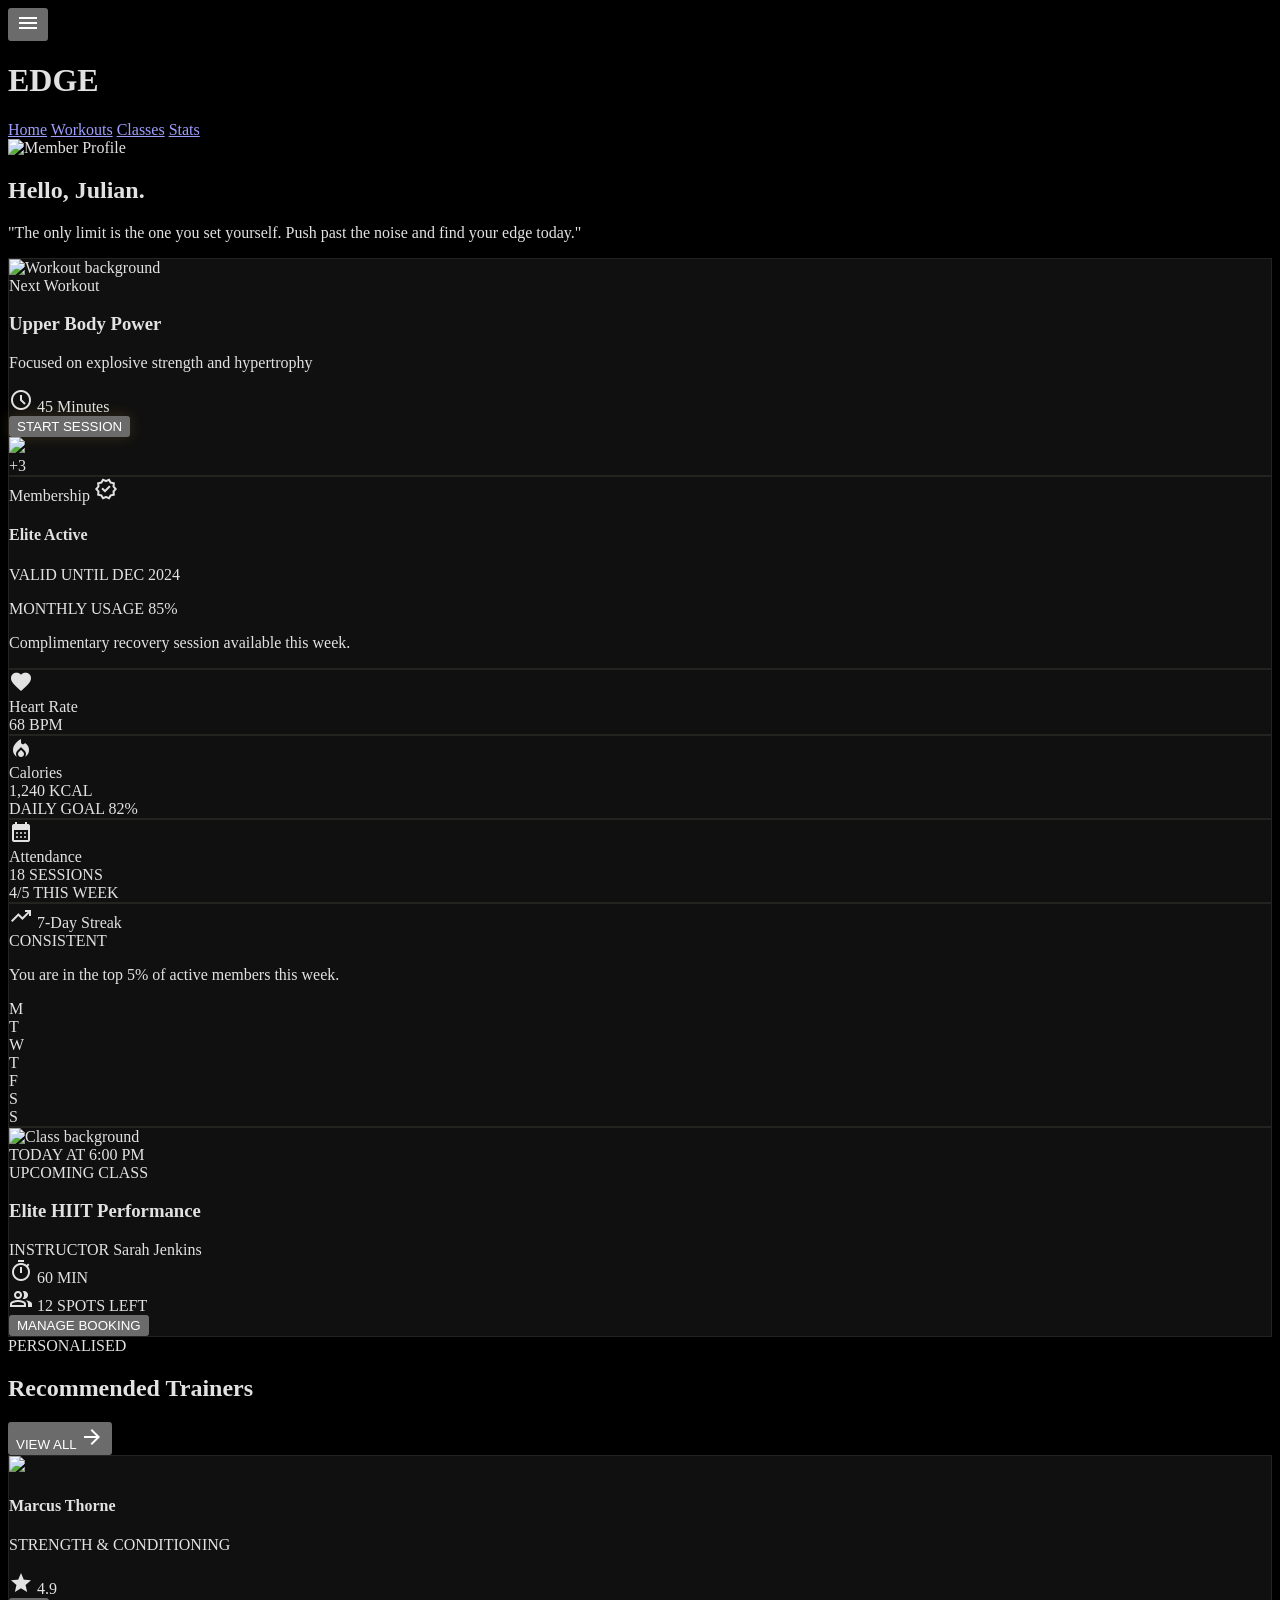
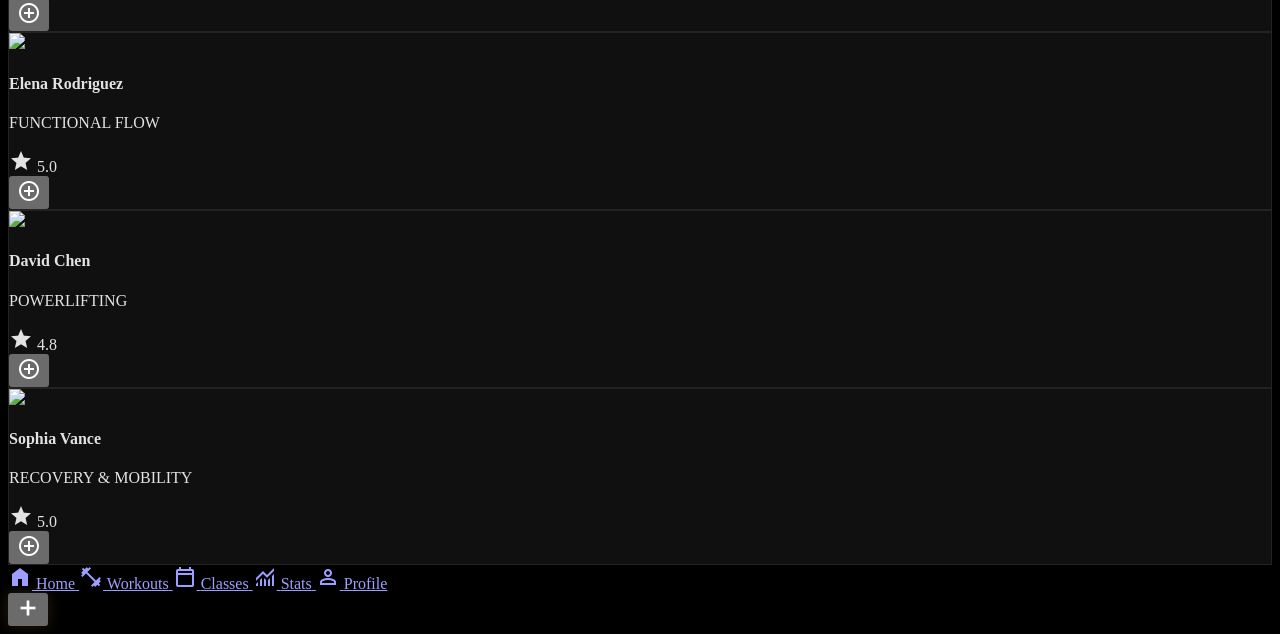
==== dashboard.html @ 4f7e1ef8 "Convert EDGE demo to an installable PWA Wires the four Stitch screens (splash, welcome, login, dashb" ====
<!DOCTYPE html>

<html class="dark" lang="en"><head>
    <!-- PWA -->
    <meta name="theme-color" content="#131313"/>
    <meta name="color-scheme" content="dark"/>
    <meta name="application-name" content="EDGE"/>
    <meta name="apple-mobile-web-app-capable" content="yes"/>
    <meta name="apple-mobile-web-app-status-bar-style" content="black-translucent"/>
    <meta name="apple-mobile-web-app-title" content="EDGE"/>
    <meta name="mobile-web-app-capable" content="yes"/>
    <meta name="format-detection" content="telephone=no"/>
    <meta name="description" content="EDGE — Elite performance management for the world's most disciplined athletes."/>
    <meta property="og:title" content="EDGE | Performance Beyond Limits"/>
    <meta property="og:description" content="Elite performance management for the world's most disciplined athletes."/>
    <meta property="og:type" content="website"/>
    <link rel="manifest" href="/manifest.webmanifest"/>
    <link rel="icon" type="image/png" sizes="32x32" href="/icons/favicon-32.png"/>
    <link rel="icon" type="image/png" sizes="16x16" href="/icons/favicon-16.png"/>
    <link rel="shortcut icon" href="/icons/favicon.ico"/>
    <link rel="apple-touch-icon" href="/icons/apple-touch-icon.png"/>
    <link rel="apple-touch-icon" sizes="180x180" href="/icons/apple-touch-icon.png"/>

<meta charset="utf-8"/>
<meta content="width=device-width, initial-scale=1.0, viewport-fit=cover, user-scalable=no" name="viewport"/>
<title>EDGE | Dashboard</title>
<script src="https://cdn.tailwindcss.com?plugins=forms,container-queries"></script>
<link href="https://fonts.googleapis.com/css2?family=Sora:wght@400;500;600;700;800&amp;family=Hanken+Grotesk:wght@400;500;600&amp;family=JetBrains+Mono:wght@500&amp;display=swap" rel="stylesheet"/>
<link href="https://fonts.googleapis.com/css2?family=Material+Symbols+Outlined:wght,FILL@100..700,0..1&amp;display=swap" rel="stylesheet"/>
<link href="https://fonts.googleapis.com/css2?family=Material+Symbols+Outlined:wght,FILL@100..700,0..1&amp;display=swap" rel="stylesheet"/>
<style>
        .material-symbols-outlined {
            font-variation-settings: 'FILL' 0, 'wght' 400, 'GRAD' 0, 'opsz' 24;
        }
        .glass-panel {
            background: rgba(28, 28, 28, 0.6);
            backdrop-filter: blur(20px);
            -webkit-backdrop-filter: blur(20px);
            border: 1px solid rgba(210, 205, 175, 0.1);
        }
        .gold-glow {
            box-shadow: 0 0 15px rgba(242, 202, 80, 0.15);
        }
        body {
            background-color: #000000;
            color: #e2e2e2;
            overflow-x: hidden;
        }
        ::-webkit-scrollbar {
            width: 4px;
        }
        ::-webkit-scrollbar-track {
            background: #131313;
        }
        ::-webkit-scrollbar-thumb {
            background: #f2ca50;
            border-radius: 10px;
        }
    </style>
<script id="tailwind-config">
        tailwind.config = {
          darkMode: "class",
          theme: {
            extend: {
              "colors": {
                      "on-surface": "#e2e2e2",
                      "error-container": "#93000a",
                      "on-primary-fixed-variant": "#574500",
                      "tertiary-container": "#b4b2b2",
                      "surface-container-lowest": "#0e0e0e",
                      "on-tertiary": "#313030",
                      "surface-bright": "#393939",
                      "on-secondary-container": "#b6b8bc",
                      "background": "#131313",
                      "inverse-surface": "#e2e2e2",
                      "on-error": "#690005",
                      "tertiary-fixed-dim": "#c8c6c5",
                      "surface-container-highest": "#353535",
                      "on-tertiary-fixed": "#1b1b1b",
                      "on-primary": "#3c2f00",
                      "on-secondary-fixed-variant": "#44474a",
                      "primary-fixed": "#ffe088",
                      "on-secondary": "#2d3134",
                      "on-tertiary-container": "#454544",
                      "secondary": "#c4c7ca",
                      "primary-container": "#d4af37",
                      "surface-container-low": "#1b1b1b",
                      "surface-container-high": "#2a2a2a",
                      "outline-variant": "#4d4635",
                      "surface-tint": "#e9c349",
                      "surface-dim": "#131313",
                      "on-surface-variant": "#d0c5af",
                      "surface-container": "#1f1f1f",
                      "tertiary-fixed": "#e5e2e1",
                      "inverse-primary": "#735c00",
                      "outline": "#99907c",
                      "secondary-fixed": "#e0e2e6",
                      "secondary-container": "#46494d",
                      "on-secondary-fixed": "#191c1f",
                      "surface": "#131313",
                      "primary": "#f2ca50",
                      "on-error-container": "#ffdad6",
                      "surface-variant": "#353535",
                      "tertiary": "#d0cdcd",
                      "inverse-on-surface": "#303030",
                      "on-primary-fixed": "#241a00",
                      "error": "#ffb4ab",
                      "secondary-fixed-dim": "#c4c7ca",
                      "primary-fixed-dim": "#e9c349",
                      "on-primary-container": "#554300",
                      "on-tertiary-fixed-variant": "#474746",
                      "on-background": "#e2e2e2"
              },
              "borderRadius": {
                      "DEFAULT": "0.25rem",
                      "lg": "0.5rem",
                      "xl": "0.75rem",
                      "full": "9999px"
              },
              "spacing": {
                      "container-margin-mobile": "20px",
                      "container-margin-desktop": "40px",
                      "section-gap": "64px",
                      "unit": "8px",
                      "gutter": "24px"
              },
              "fontFamily": {
                      "headline-lg": ["Sora"],
                      "body-md": ["Hanken Grotesk"],
                      "headline-md": ["Sora"],
                      "display-hero": ["Sora"],
                      "headline-lg-mobile": ["Sora"],
                      "body-lg": ["Hanken Grotesk"],
                      "label-data": ["JetBrains Mono"],
                      "label-caps": ["Sora"]
              },
              "fontSize": {
                      "headline-lg": ["32px", {"lineHeight": "1.2", "fontWeight": "700"}],
                      "body-md": ["16px", {"lineHeight": "1.5", "fontWeight": "400"}],
                      "headline-md": ["20px", {"lineHeight": "1.4", "fontWeight": "600"}],
                      "display-hero": ["48px", {"lineHeight": "1.1", "letterSpacing": "-0.04em", "fontWeight": "800"}],
                      "headline-lg-mobile": ["24px", {"lineHeight": "1.2", "fontWeight": "700"}],
                      "body-lg": ["18px", {"lineHeight": "1.6", "fontWeight": "400"}],
                      "label-data": ["14px", {"lineHeight": "1.2", "letterSpacing": "0.05em", "fontWeight": "500"}],
                      "label-caps": ["12px", {"lineHeight": "1.0", "letterSpacing": "0.1em", "fontWeight": "700"}]
              }
            },
          },
        }
    </script>
<style>
    body {
      min-height: max(884px, 100dvh);
    }
  </style>
  </head>
<body class="bg-background font-body-md text-on-surface pb-24">
<!-- TopAppBar -->
<header class="fixed top-0 w-full z-50 bg-background/80 backdrop-blur-xl border-b border-titanium-silver/10 flex justify-between items-center px-container-margin-mobile md:px-container-margin-desktop h-16 w-full">
<div class="flex items-center gap-4">
<button class="text-primary active:scale-95 transition-transform">
<span class="material-symbols-outlined">menu</span>
</button>
<h1 class="font-display-hero text-headline-md text-primary tracking-tighter">EDGE</h1>
</div>
<div class="flex items-center gap-6">
<nav class="hidden md:flex gap-8">
<a class="font-label-caps text-label-caps text-primary transition-colors" href="#">Home</a>
<a class="font-label-caps text-label-caps text-on-surface-variant hover:text-primary transition-colors" href="#">Workouts</a>
<a class="font-label-caps text-label-caps text-on-surface-variant hover:text-primary transition-colors" href="#">Classes</a>
<a class="font-label-caps text-label-caps text-on-surface-variant hover:text-primary transition-colors" href="#">Stats</a>
</nav>
<div class="w-8 h-8 rounded-full bg-surface-container-highest overflow-hidden border border-primary/20">
<img alt="Member Profile" class="w-full h-full object-cover" data-alt="A professional close-up portrait of a fit, determined man in high-end athletic apparel against a dark, moody gym background with warm amber backlighting. The aesthetic is cinematic and high-contrast, featuring deep blacks and golden highlights on his features, conveying a sense of focus, elite status, and discipline. Professional studio lighting emphasizes the sharp contours of his face in a luxury fitness environment." src="https://lh3.googleusercontent.com/aida-public/[base64]"/>
</div>
</div>
</header>
<main class="mt-20 px-container-margin-mobile md:px-container-margin-desktop max-w-[1440px] mx-auto">
<!-- Hero Greeting -->
<section class="py-8 md:py-12 animate-in fade-in slide-in-from-bottom-4 duration-700">
<h2 class="font-display-hero text-headline-lg-mobile md:text-display-hero text-on-surface">Hello, Julian.</h2>
<p class="font-body-lg text-on-surface-variant mt-2 max-w-2xl italic">"The only limit is the one you set yourself. Push past the noise and find your edge today."</p>
</section>
<!-- Bento Grid Layout -->
<div class="grid grid-cols-1 md:grid-cols-12 gap-gutter">
<!-- Next Workout (Primary) -->
<div class="md:col-span-8 group relative overflow-hidden rounded-xl glass-panel p-8 flex flex-col justify-between min-h-[320px] transition-all hover:border-primary/30">
<div class="absolute inset-0 z-0 opacity-20 grayscale transition-all group-hover:scale-105 group-hover:opacity-30">
<img alt="Workout background" class="w-full h-full object-cover" data-alt="A high-action, cinematic shot of a focused athlete performing an explosive heavy lift in a dimly lit, luxury industrial gym. The scene is drenched in deep obsidian tones with sharp golden highlights reflecting off steel equipment and muscular definition. Soft atmospheric smoke caught in amber light beams adds depth and a sense of intense physical effort and elite performance." src="https://lh3.googleusercontent.com/aida-public/[base64]"/>
</div>
<div class="relative z-10">
<span class="font-label-caps text-label-caps text-primary bg-primary/10 px-3 py-1 rounded-full">Next Workout</span>
<h3 class="font-headline-lg text-headline-lg-mobile md:text-headline-lg text-on-surface mt-4">Upper Body Power</h3>
<p class="font-body-md text-on-surface-variant mt-1">Focused on explosive strength and hypertrophy</p>
</div>
<div class="relative z-10 flex justify-between items-end mt-8">
<div>
<div class="flex items-center gap-2 text-on-surface-variant mb-2">
<span class="material-symbols-outlined text-sm">schedule</span>
<span class="font-label-data text-label-data uppercase tracking-widest">45 Minutes</span>
</div>
<button class="bg-primary text-on-primary font-label-caps text-label-caps px-8 py-4 rounded-lg gold-glow hover:bg-primary-container transition-colors active:scale-95 duration-200">START SESSION</button>
</div>
<div class="hidden md:block">
<div class="flex -space-x-3">
<div class="w-10 h-10 rounded-full border-2 border-background bg-surface-container overflow-hidden">
<img class="w-full h-full object-cover" data-alt="Close up of a professional fitness trainer in dark gear." src="https://lh3.googleusercontent.com/aida-public/[base64]"/>
</div>
<div class="w-10 h-10 rounded-full border-2 border-background bg-primary flex items-center justify-center font-bold text-xs text-on-primary">+3</div>
</div>
</div>
</div>
</div>
<!-- Membership Status -->
<div class="md:col-span-4 rounded-xl glass-panel p-6 border-l-4 border-primary">
<div class="flex flex-col h-full justify-between">
<div>
<div class="flex justify-between items-start">
<span class="font-label-caps text-label-caps text-on-surface-variant">Membership</span>
<span class="material-symbols-outlined text-primary">verified</span>
</div>
<h4 class="font-headline-md text-headline-md text-on-surface mt-2">Elite Active</h4>
<p class="font-label-data text-label-data text-primary-container mt-1">VALID UNTIL DEC 2024</p>
</div>
<div class="mt-8">
<div class="flex justify-between text-xs font-bold text-on-surface-variant mb-2">
<span>MONTHLY USAGE</span>
<span>85%</span>
</div>
<div class="w-full h-1 bg-surface-container-highest rounded-full overflow-hidden">
<div class="h-full bg-primary w-[85%] rounded-full shadow-[0_0_8px_rgba(242,202,80,0.5)]"></div>
</div>
<p class="text-[10px] text-on-surface-variant mt-4 leading-relaxed uppercase tracking-widest">Complimentary recovery session available this week.</p>
</div>
</div>
</div>
<!-- Stats Widgets -->
<div class="md:col-span-4 lg:col-span-3 rounded-xl glass-panel p-6 group hover:bg-surface-container-low transition-colors">
<div class="flex items-center gap-3 mb-6">
<div class="w-10 h-10 rounded-lg bg-error-container/20 flex items-center justify-center">
<span class="material-symbols-outlined text-error" style="font-variation-settings: 'FILL' 1;">favorite</span>
</div>
<span class="font-label-caps text-label-caps text-on-surface-variant">Heart Rate</span>
</div>
<div class="flex items-baseline gap-2">
<span class="font-headline-lg text-headline-lg-mobile text-on-surface">68</span>
<span class="font-label-data text-label-data text-on-surface-variant">BPM</span>
</div>
<div class="mt-4 h-12 flex items-end gap-1">
<div class="flex-1 bg-primary/20 h-[30%] rounded-sm"></div>
<div class="flex-1 bg-primary/20 h-[45%] rounded-sm"></div>
<div class="flex-1 bg-primary/20 h-[35%] rounded-sm"></div>
<div class="flex-1 bg-primary/40 h-[60%] rounded-sm"></div>
<div class="flex-1 bg-primary/30 h-[50%] rounded-sm"></div>
<div class="flex-1 bg-primary h-[85%] rounded-sm animate-pulse"></div>
<div class="flex-1 bg-primary/50 h-[65%] rounded-sm"></div>
</div>
</div>
<div class="md:col-span-4 lg:col-span-3 rounded-xl glass-panel p-6 group hover:bg-surface-container-low transition-colors">
<div class="flex items-center gap-3 mb-6">
<div class="w-10 h-10 rounded-lg bg-primary/10 flex items-center justify-center">
<span class="material-symbols-outlined text-primary" style="font-variation-settings: 'FILL' 1;">local_fire_department</span>
</div>
<span class="font-label-caps text-label-caps text-on-surface-variant">Calories</span>
</div>
<div class="flex items-baseline gap-2">
<span class="font-headline-lg text-headline-lg-mobile text-on-surface">1,240</span>
<span class="font-label-data text-label-data text-on-surface-variant">KCAL</span>
</div>
<div class="mt-4 flex justify-between items-center text-[10px] text-on-surface-variant">
<span>DAILY GOAL</span>
<span class="text-primary">82%</span>
</div>
<div class="mt-2 w-full h-1 bg-surface-container-highest rounded-full overflow-hidden">
<div class="h-full bg-primary w-[82%]"></div>
</div>
</div>
<div class="md:col-span-4 lg:col-span-3 rounded-xl glass-panel p-6 group hover:bg-surface-container-low transition-colors">
<div class="flex items-center gap-3 mb-6">
<div class="w-10 h-10 rounded-lg bg-secondary-container/20 flex items-center justify-center">
<span class="material-symbols-outlined text-secondary" style="font-variation-settings: 'FILL' 1;">calendar_month</span>
</div>
<span class="font-label-caps text-label-caps text-on-surface-variant">Attendance</span>
</div>
<div class="flex items-baseline gap-2">
<span class="font-headline-lg text-headline-lg-mobile text-on-surface">18</span>
<span class="font-label-data text-label-data text-on-surface-variant">SESSIONS</span>
</div>
<div class="mt-4 flex items-center gap-1">
<div class="w-2 h-2 rounded-full bg-primary"></div>
<div class="w-2 h-2 rounded-full bg-primary"></div>
<div class="w-2 h-2 rounded-full bg-primary"></div>
<div class="w-2 h-2 rounded-full bg-primary"></div>
<div class="w-2 h-2 rounded-full bg-surface-container-highest"></div>
<span class="text-[10px] text-on-surface-variant ml-2">4/5 THIS WEEK</span>
</div>
</div>
<div class="md:col-span-12 lg:col-span-3 rounded-xl glass-panel p-6 bg-primary/5 border border-primary/20">
<div class="flex items-center gap-3 mb-4">
<span class="material-symbols-outlined text-primary">trending_up</span>
<span class="font-label-caps text-label-caps text-on-surface-variant">7-Day Streak</span>
</div>
<div class="flex flex-col gap-1">
<div class="text-2xl font-bold text-primary font-label-data">CONSISTENT</div>
<p class="font-body-md text-on-surface-variant text-sm">You are in the top 5% of active members this week.</p>
</div>
<div class="mt-4 flex gap-1 justify-between">
<div class="w-7 h-7 rounded bg-primary flex items-center justify-center text-[10px] font-bold text-on-primary">M</div>
<div class="w-7 h-7 rounded bg-primary flex items-center justify-center text-[10px] font-bold text-on-primary">T</div>
<div class="w-7 h-7 rounded bg-primary flex items-center justify-center text-[10px] font-bold text-on-primary">W</div>
<div class="w-7 h-7 rounded bg-primary flex items-center justify-center text-[10px] font-bold text-on-primary">T</div>
<div class="w-7 h-7 rounded bg-primary flex items-center justify-center text-[10px] font-bold text-on-primary">F</div>
<div class="w-7 h-7 rounded bg-primary flex items-center justify-center text-[10px] font-bold text-on-primary">S</div>
<div class="w-7 h-7 rounded bg-surface-container flex items-center justify-center text-[10px] font-bold text-on-surface-variant">S</div>
</div>
</div>
<!-- Upcoming Class -->
<div class="md:col-span-12 rounded-xl glass-panel overflow-hidden flex flex-col md:flex-row">
<div class="md:w-1/3 h-48 md:h-auto relative">
<img alt="Class background" class="w-full h-full object-cover grayscale brightness-50" data-alt="A wide-angle cinematic shot of a luxury HIIT studio with sleek, modern exercise equipment and neon amber accents glowing in a dark environment. The floor is polished obsidian, and the air has a fine misty atmospheric effect. Professional lighting creates a dramatic, high-energy mood, emphasizing pristine cleanliness and premium fitness design." src="https://lh3.googleusercontent.com/aida-public/[base64]"/>
<div class="absolute inset-0 flex items-center justify-center">
<span class="font-label-caps text-label-caps text-primary border border-primary px-4 py-2 bg-black/40 backdrop-blur-md">TODAY AT 6:00 PM</span>
</div>
</div>
<div class="p-8 flex-1 flex flex-col justify-center">
<div class="flex justify-between items-start">
<div>
<span class="font-label-caps text-label-caps text-on-surface-variant tracking-[0.2em]">UPCOMING CLASS</span>
<h3 class="font-headline-lg text-headline-lg-mobile md:text-headline-lg text-on-surface mt-2">Elite HIIT Performance</h3>
</div>
<div class="hidden md:block text-right">
<span class="font-label-caps text-label-caps text-on-surface-variant block">INSTRUCTOR</span>
<span class="font-body-md text-on-surface font-semibold">Sarah Jenkins</span>
</div>
</div>
<div class="mt-6 flex flex-wrap items-center gap-6">
<div class="flex items-center gap-2">
<span class="material-symbols-outlined text-primary">timer</span>
<span class="font-label-data text-label-data text-on-surface-variant">60 MIN</span>
</div>
<div class="flex items-center gap-2">
<span class="material-symbols-outlined text-primary">group</span>
<span class="font-label-data text-label-data text-on-surface-variant">12 SPOTS LEFT</span>
</div>
<button class="ml-auto bg-transparent border border-titanium-silver/30 text-on-surface font-label-caps text-label-caps px-6 py-3 rounded hover:bg-primary hover:text-on-primary hover:border-primary transition-all duration-300">MANAGE BOOKING</button>
</div>
</div>
</div>
<!-- Trainer Carousel -->
<div class="md:col-span-12 mt-12 mb-8">
<div class="flex justify-between items-end mb-6">
<div>
<span class="font-label-caps text-label-caps text-primary">PERSONALISED</span>
<h2 class="font-headline-lg text-headline-lg-mobile text-on-surface mt-1">Recommended Trainers</h2>
</div>
<button class="font-label-caps text-label-caps text-on-surface-variant hover:text-primary transition-colors flex items-center gap-2">
                        VIEW ALL <span class="material-symbols-outlined text-sm">arrow_forward</span>
</button>
</div>
<div class="flex gap-gutter overflow-x-auto pb-6 scrollbar-hide snap-x">
<!-- Trainer 1 -->
<div class="min-w-[280px] snap-start glass-panel rounded-xl overflow-hidden group">
<div class="h-64 relative overflow-hidden">
<img class="w-full h-full object-cover grayscale group-hover:grayscale-0 group-hover:scale-105 transition-all duration-500" data-alt="A professional athletic trainer with a muscular build, wearing premium performance wear, posing in a dark, luxury gym setting. Dramatic Rembrandt lighting creates sharp shadows and highlights his form. The background features high-end fitness equipment partially obscured in a soft, golden bokeh. Cinematic and elite visual style." src="https://lh3.googleusercontent.com/aida-public/[base64]"/>
<div class="absolute bottom-0 left-0 right-0 p-4 bg-gradient-to-t from-black to-transparent">
<h4 class="font-headline-md text-on-surface">Marcus Thorne</h4>
<p class="font-label-caps text-[10px] text-primary">STRENGTH &amp; CONDITIONING</p>
</div>
</div>
<div class="p-4 flex justify-between items-center bg-surface-container-low">
<div class="flex gap-1">
<span class="material-symbols-outlined text-primary text-sm" style="font-variation-settings: 'FILL' 1;">star</span>
<span class="font-label-data text-xs">4.9</span>
</div>
<button class="text-on-surface hover:text-primary transition-colors">
<span class="material-symbols-outlined">add_circle</span>
</button>
</div>
</div>
<!-- Trainer 2 -->
<div class="min-w-[280px] snap-start glass-panel rounded-xl overflow-hidden group">
<div class="h-64 relative overflow-hidden">
<img class="w-full h-full object-cover grayscale group-hover:grayscale-0 group-hover:scale-105 transition-all duration-500" data-alt="A fit female trainer in sleek, minimalist activewear, smiling confidently in a high-end wellness club studio. The lighting is soft and airy but maintain the dark-mode aesthetic with deep shadow depth. Her pose is professional and inviting. Premium textures and subtle golden light accents emphasize a high-performance wellness environment." src="https://lh3.googleusercontent.com/aida-public/[base64]"/>
<div class="absolute bottom-0 left-0 right-0 p-4 bg-gradient-to-t from-black to-transparent">
<h4 class="font-headline-md text-on-surface">Elena Rodriguez</h4>
<p class="font-label-caps text-[10px] text-primary">FUNCTIONAL FLOW</p>
</div>
</div>
<div class="p-4 flex justify-between items-center bg-surface-container-low">
<div class="flex gap-1">
<span class="material-symbols-outlined text-primary text-sm" style="font-variation-settings: 'FILL' 1;">star</span>
<span class="font-label-data text-xs">5.0</span>
</div>
<button class="text-on-surface hover:text-primary transition-colors">
<span class="material-symbols-outlined">add_circle</span>
</button>
</div>
</div>
<!-- Trainer 3 -->
<div class="min-w-[280px] snap-start glass-panel rounded-xl overflow-hidden group">
<div class="h-64 relative overflow-hidden">
<img class="w-full h-full object-cover grayscale group-hover:grayscale-0 group-hover:scale-105 transition-all duration-500" data-alt="A focused male performance coach in high-tech training apparel, standing in a dark, atmospheric private gym. The shot is high-contrast with a focus on discipline and expertise. Sharp rim lighting separates him from the dark background, with a subtle golden glow illuminating high-performance tracking screens in the distance." src="https://lh3.googleusercontent.com/aida-public/[base64]"/>
<div class="absolute bottom-0 left-0 right-0 p-4 bg-gradient-to-t from-black to-transparent">
<h4 class="font-headline-md text-on-surface">David Chen</h4>
<p class="font-label-caps text-[10px] text-primary">POWERLIFTING</p>
</div>
</div>
<div class="p-4 flex justify-between items-center bg-surface-container-low">
<div class="flex gap-1">
<span class="material-symbols-outlined text-primary text-sm" style="font-variation-settings: 'FILL' 1;">star</span>
<span class="font-label-data text-xs">4.8</span>
</div>
<button class="text-on-surface hover:text-primary transition-colors">
<span class="material-symbols-outlined">add_circle</span>
</button>
</div>
</div>
<!-- Trainer 4 -->
<div class="min-w-[280px] snap-start glass-panel rounded-xl overflow-hidden group">
<div class="h-64 relative overflow-hidden">
<img class="w-full h-full object-cover grayscale group-hover:grayscale-0 group-hover:scale-105 transition-all duration-500" data-alt="A professional Yoga and Pilates instructor with a calm, focused expression. She is in a darkened studio with premium wood accents and golden ambient light. The cinematic style is low-energy but high-sophistication, featuring a clean, minimalist environment that suggests a premium, private club experience." src="https://lh3.googleusercontent.com/aida-public/[base64]"/>
<div class="absolute bottom-0 left-0 right-0 p-4 bg-gradient-to-t from-black to-transparent">
<h4 class="font-headline-md text-on-surface">Sophia Vance</h4>
<p class="font-label-caps text-[10px] text-primary">RECOVERY &amp; MOBILITY</p>
</div>
</div>
<div class="p-4 flex justify-between items-center bg-surface-container-low">
<div class="flex gap-1">
<span class="material-symbols-outlined text-primary text-sm" style="font-variation-settings: 'FILL' 1;">star</span>
<span class="font-label-data text-xs">5.0</span>
</div>
<button class="text-on-surface hover:text-primary transition-colors">
<span class="material-symbols-outlined">add_circle</span>
</button>
</div>
</div>
</div>
</div>
</div>
</main>
<!-- BottomNavBar (Mobile Only) -->
<nav class="md:hidden fixed bottom-0 w-full z-50 bg-surface/80 backdrop-blur-2xl border-t border-white/5 rounded-t-xl shadow-[0_-4px_20px_rgba(242,202,80,0.05)] flex justify-around items-center h-20 px-4 pb-safe">
<a class="flex flex-col items-center justify-center text-primary bg-primary/10 rounded-full px-4 py-1 active:scale-90 duration-200" href="#">
<span class="material-symbols-outlined" style="font-variation-settings: 'FILL' 1;">home</span>
<span class="font-label-caps text-[10px] uppercase mt-1">Home</span>
</a>
<a class="flex flex-col items-center justify-center text-on-surface-variant hover:text-on-surface transition-all active:scale-90 duration-200" href="#">
<span class="material-symbols-outlined">fitness_center</span>
<span class="font-label-caps text-[10px] uppercase mt-1">Workouts</span>
</a>
<a class="flex flex-col items-center justify-center text-on-surface-variant hover:text-on-surface transition-all active:scale-90 duration-200" href="#">
<span class="material-symbols-outlined">calendar_today</span>
<span class="font-label-caps text-[10px] uppercase mt-1">Classes</span>
</a>
<a class="flex flex-col items-center justify-center text-on-surface-variant hover:text-on-surface transition-all active:scale-90 duration-200" href="#">
<span class="material-symbols-outlined">monitoring</span>
<span class="font-label-caps text-[10px] uppercase mt-1">Stats</span>
</a>
<a class="flex flex-col items-center justify-center text-on-surface-variant hover:text-on-surface transition-all active:scale-90 duration-200" href="#">
<span class="material-symbols-outlined">person</span>
<span class="font-label-caps text-[10px] uppercase mt-1">Profile</span>
</a>
</nav>
<!-- Floating Action Button -->
<button class="fixed right-6 bottom-24 md:bottom-10 z-40 w-14 h-14 bg-primary text-on-primary rounded-full flex items-center justify-center gold-glow shadow-2xl active:scale-90 transition-transform md:hover:scale-110">
<span class="material-symbols-outlined" style="font-variation-settings: 'wght' 600;">add</span>
</button>
<script>
        // Simple micro-interaction for cards
        document.querySelectorAll('.glass-panel').forEach(card => {
            card.addEventListener('mousemove', e => {
                const rect = card.getBoundingClientRect();
                const x = e.clientX - rect.left;
                const y = e.clientY - rect.top;
                card.style.setProperty('--mouse-x', `${x}px`);
                card.style.setProperty('--mouse-y', `${y}px`);
            });
        });

        // Entrance animations for scroll
        const observerOptions = {
            threshold: 0.1
        };

        const observer = new IntersectionObserver((entries) => {
            entries.forEach(entry => {
                if (entry.isIntersecting) {
                    entry.target.classList.add('opacity-100');
                    entry.target.classList.remove('opacity-0', 'translate-y-4');
                }
            });
        }, observerOptions);

        document.querySelectorAll('.glass-panel').forEach(el => {
            el.classList.add('opacity-0', 'translate-y-4', 'transition-all', 'duration-700');
            observer.observe(el);
        });
    </script>
    <script src="/assets/pwa.js" defer></script>
</body></html>
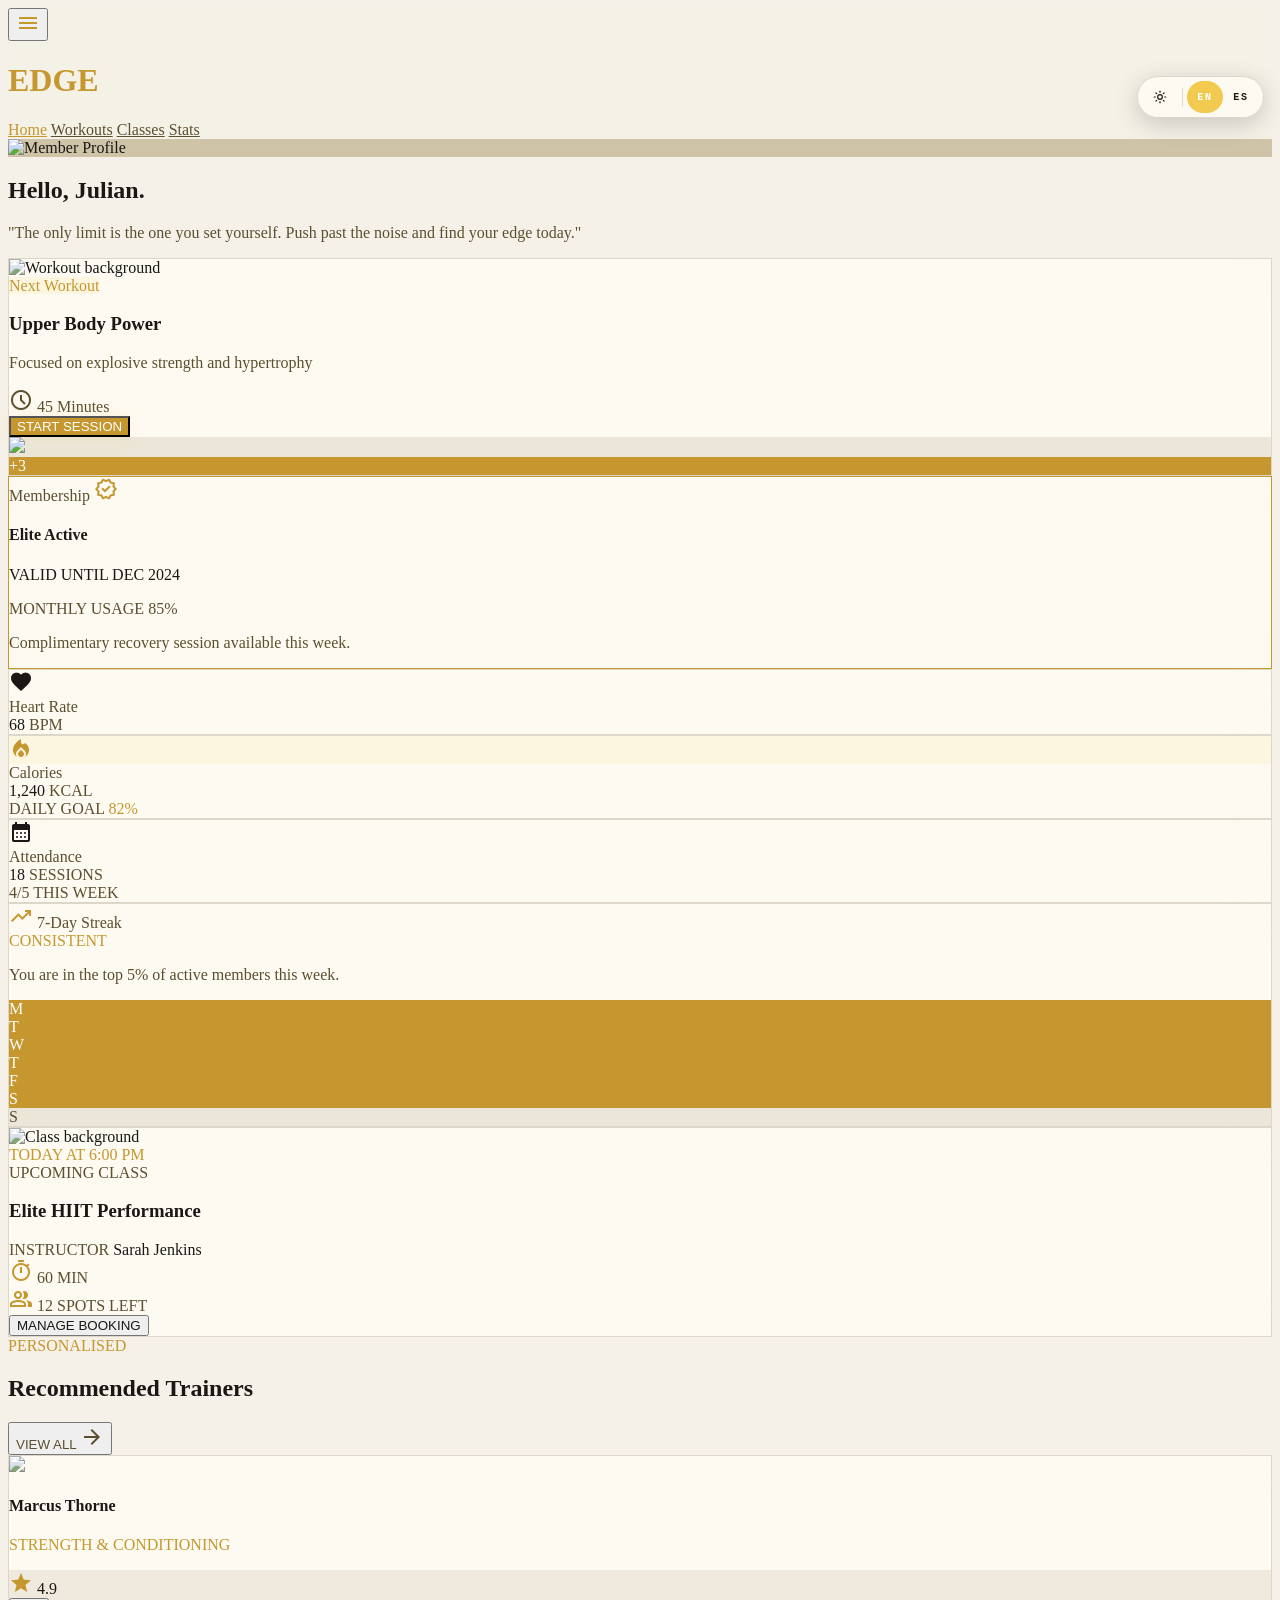
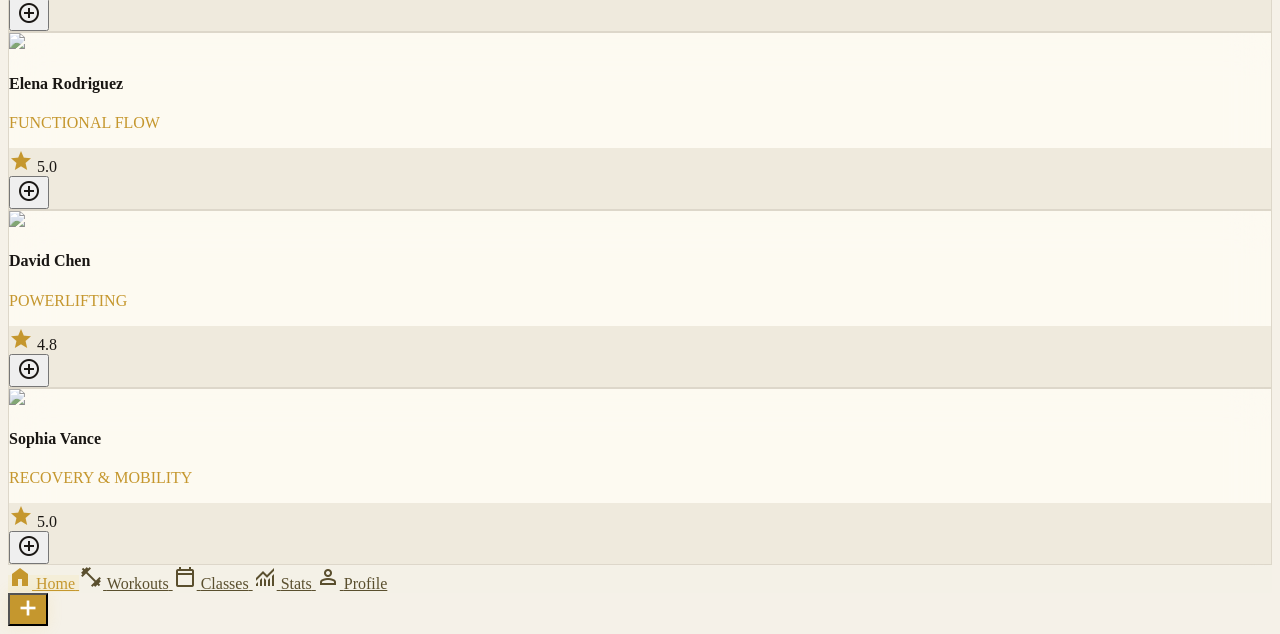
==== commit bc638973: "Add day/night theme, EN/ES toggle, and touch polish - Floating control chip (top-right) toggles betw" ====
--- a/dashboard.html
+++ b/dashboard.html
@@ -3,7 +3,7 @@
 <html class="dark" lang="en"><head>
     <!-- PWA -->
     <meta name="theme-color" content="#131313"/>
-    <meta name="color-scheme" content="dark"/>
+    <meta name="color-scheme" content="dark light"/>
     <meta name="application-name" content="EDGE"/>
     <meta name="apple-mobile-web-app-capable" content="yes"/>
     <meta name="apple-mobile-web-app-status-bar-style" content="black-translucent"/>
@@ -20,6 +20,15 @@
     <link rel="shortcut icon" href="/icons/favicon.ico"/>
     <link rel="apple-touch-icon" href="/icons/apple-touch-icon.png"/>
     <link rel="apple-touch-icon" sizes="180x180" href="/icons/apple-touch-icon.png"/>
+    <link rel="stylesheet" href="/assets/edge-ui.css"/>
+    <style>
+      /* Hide Vercel preview toolbar / live-feedback widget for clean demo */
+      vercel-live-feedback, vercel-toolbar, [data-vercel-toolbar],
+      [id^="__vercel"], [class*="vercel-toolbar"], [class*="vercel-live"],
+      iframe[src*="vercel.live"], iframe[src*="vercel.com/feedback"] {
+        display: none !important; visibility: hidden !important; opacity: 0 !important; pointer-events: none !important;
+      }
+    </style>
 
 <meta charset="utf-8"/>
 <meta content="width=device-width, initial-scale=1.0, viewport-fit=cover, user-scalable=no" name="viewport"/>
@@ -154,7 +163,7 @@
     }
   </style>
   </head>
-<body class="bg-background font-body-md text-on-surface pb-24">
+<body class="is-dashboard bg-background font-body-md text-on-surface pb-24">
 <!-- TopAppBar -->
 <header class="fixed top-0 w-full z-50 bg-background/80 backdrop-blur-xl border-b border-titanium-silver/10 flex justify-between items-center px-container-margin-mobile md:px-container-margin-desktop h-16 w-full">
 <div class="flex items-center gap-4">
@@ -165,10 +174,10 @@
 </div>
 <div class="flex items-center gap-6">
 <nav class="hidden md:flex gap-8">
-<a class="font-label-caps text-label-caps text-primary transition-colors" href="#">Home</a>
-<a class="font-label-caps text-label-caps text-on-surface-variant hover:text-primary transition-colors" href="#">Workouts</a>
-<a class="font-label-caps text-label-caps text-on-surface-variant hover:text-primary transition-colors" href="#">Classes</a>
-<a class="font-label-caps text-label-caps text-on-surface-variant hover:text-primary transition-colors" href="#">Stats</a>
+<a class="font-label-caps text-label-caps text-primary transition-colors" href="#" data-i18n="Home">Home</a>
+<a class="font-label-caps text-label-caps text-on-surface-variant hover:text-primary transition-colors" href="#" data-i18n="Workouts">Workouts</a>
+<a class="font-label-caps text-label-caps text-on-surface-variant hover:text-primary transition-colors" href="#" data-i18n="Classes">Classes</a>
+<a class="font-label-caps text-label-caps text-on-surface-variant hover:text-primary transition-colors" href="#" data-i18n="Stats">Stats</a>
 </nav>
 <div class="w-8 h-8 rounded-full bg-surface-container-highest overflow-hidden border border-primary/20">
 <img alt="Member Profile" class="w-full h-full object-cover" data-alt="A professional close-up portrait of a fit, determined man in high-end athletic apparel against a dark, moody gym background with warm amber backlighting. The aesthetic is cinematic and high-contrast, featuring deep blacks and golden highlights on his features, conveying a sense of focus, elite status, and discipline. Professional studio lighting emphasizes the sharp contours of his face in a luxury fitness environment." src="https://lh3.googleusercontent.com/aida-public/[base64]"/>
@@ -178,8 +187,8 @@
 <main class="mt-20 px-container-margin-mobile md:px-container-margin-desktop max-w-[1440px] mx-auto">
 <!-- Hero Greeting -->
 <section class="py-8 md:py-12 animate-in fade-in slide-in-from-bottom-4 duration-700">
-<h2 class="font-display-hero text-headline-lg-mobile md:text-display-hero text-on-surface">Hello, Julian.</h2>
-<p class="font-body-lg text-on-surface-variant mt-2 max-w-2xl italic">"The only limit is the one you set yourself. Push past the noise and find your edge today."</p>
+<h2 class="font-display-hero text-headline-lg-mobile md:text-display-hero text-on-surface" data-i18n="Hello, Julian.">Hello, Julian.</h2>
+<p class="font-body-lg text-on-surface-variant mt-2 max-w-2xl italic" data-i18n="&quot;The only limit is the one you set yourself. Push past the noise and find your edge today.&quot;">"The only limit is the one you set yourself. Push past the noise and find your edge today."</p>
 </section>
 <!-- Bento Grid Layout -->
 <div class="grid grid-cols-1 md:grid-cols-12 gap-gutter">
@@ -189,17 +198,17 @@
 <img alt="Workout background" class="w-full h-full object-cover" data-alt="A high-action, cinematic shot of a focused athlete performing an explosive heavy lift in a dimly lit, luxury industrial gym. The scene is drenched in deep obsidian tones with sharp golden highlights reflecting off steel equipment and muscular definition. Soft atmospheric smoke caught in amber light beams adds depth and a sense of intense physical effort and elite performance." src="https://lh3.googleusercontent.com/aida-public/[base64]"/>
 </div>
 <div class="relative z-10">
-<span class="font-label-caps text-label-caps text-primary bg-primary/10 px-3 py-1 rounded-full">Next Workout</span>
-<h3 class="font-headline-lg text-headline-lg-mobile md:text-headline-lg text-on-surface mt-4">Upper Body Power</h3>
-<p class="font-body-md text-on-surface-variant mt-1">Focused on explosive strength and hypertrophy</p>
+<span class="font-label-caps text-label-caps text-primary bg-primary/10 px-3 py-1 rounded-full" data-i18n="Next Workout">Next Workout</span>
+<h3 class="font-headline-lg text-headline-lg-mobile md:text-headline-lg text-on-surface mt-4" data-i18n="Upper Body Power">Upper Body Power</h3>
+<p class="font-body-md text-on-surface-variant mt-1" data-i18n="Focused on explosive strength and hypertrophy">Focused on explosive strength and hypertrophy</p>
 </div>
 <div class="relative z-10 flex justify-between items-end mt-8">
 <div>
 <div class="flex items-center gap-2 text-on-surface-variant mb-2">
 <span class="material-symbols-outlined text-sm">schedule</span>
-<span class="font-label-data text-label-data uppercase tracking-widest">45 Minutes</span>
-</div>
-<button class="bg-primary text-on-primary font-label-caps text-label-caps px-8 py-4 rounded-lg gold-glow hover:bg-primary-container transition-colors active:scale-95 duration-200">START SESSION</button>
+<span class="font-label-data text-label-data uppercase tracking-widest" data-i18n="45 Minutes">45 Minutes</span>
+</div>
+<button class="bg-primary text-on-primary font-label-caps text-label-caps px-8 py-4 rounded-lg gold-glow hover:bg-primary-container transition-colors active:scale-95 duration-200" data-i18n="START SESSION">START SESSION</button>
 </div>
 <div class="hidden md:block">
 <div class="flex -space-x-3">
@@ -216,21 +225,21 @@
 <div class="flex flex-col h-full justify-between">
 <div>
 <div class="flex justify-between items-start">
-<span class="font-label-caps text-label-caps text-on-surface-variant">Membership</span>
+<span class="font-label-caps text-label-caps text-on-surface-variant" data-i18n="Membership">Membership</span>
 <span class="material-symbols-outlined text-primary">verified</span>
 </div>
-<h4 class="font-headline-md text-headline-md text-on-surface mt-2">Elite Active</h4>
-<p class="font-label-data text-label-data text-primary-container mt-1">VALID UNTIL DEC 2024</p>
+<h4 class="font-headline-md text-headline-md text-on-surface mt-2" data-i18n="Elite Active">Elite Active</h4>
+<p class="font-label-data text-label-data text-primary-container mt-1" data-i18n="VALID UNTIL DEC 2024">VALID UNTIL DEC 2024</p>
 </div>
 <div class="mt-8">
 <div class="flex justify-between text-xs font-bold text-on-surface-variant mb-2">
-<span>MONTHLY USAGE</span>
+<span data-i18n="MONTHLY USAGE">MONTHLY USAGE</span>
 <span>85%</span>
 </div>
 <div class="w-full h-1 bg-surface-container-highest rounded-full overflow-hidden">
 <div class="h-full bg-primary w-[85%] rounded-full shadow-[0_0_8px_rgba(242,202,80,0.5)]"></div>
 </div>
-<p class="text-[10px] text-on-surface-variant mt-4 leading-relaxed uppercase tracking-widest">Complimentary recovery session available this week.</p>
+<p class="text-[10px] text-on-surface-variant mt-4 leading-relaxed uppercase tracking-widest" data-i18n="Complimentary recovery session available this week.">Complimentary recovery session available this week.</p>
 </div>
 </div>
 </div>
@@ -240,11 +249,11 @@
 <div class="w-10 h-10 rounded-lg bg-error-container/20 flex items-center justify-center">
 <span class="material-symbols-outlined text-error" style="font-variation-settings: 'FILL' 1;">favorite</span>
 </div>
-<span class="font-label-caps text-label-caps text-on-surface-variant">Heart Rate</span>
+<span class="font-label-caps text-label-caps text-on-surface-variant" data-i18n="Heart Rate">Heart Rate</span>
 </div>
 <div class="flex items-baseline gap-2">
 <span class="font-headline-lg text-headline-lg-mobile text-on-surface">68</span>
-<span class="font-label-data text-label-data text-on-surface-variant">BPM</span>
+<span class="font-label-data text-label-data text-on-surface-variant" data-i18n="BPM">BPM</span>
 </div>
 <div class="mt-4 h-12 flex items-end gap-1">
 <div class="flex-1 bg-primary/20 h-[30%] rounded-sm"></div>
@@ -261,14 +270,14 @@
 <div class="w-10 h-10 rounded-lg bg-primary/10 flex items-center justify-center">
 <span class="material-symbols-outlined text-primary" style="font-variation-settings: 'FILL' 1;">local_fire_department</span>
 </div>
-<span class="font-label-caps text-label-caps text-on-surface-variant">Calories</span>
+<span class="font-label-caps text-label-caps text-on-surface-variant" data-i18n="Calories">Calories</span>
 </div>
 <div class="flex items-baseline gap-2">
 <span class="font-headline-lg text-headline-lg-mobile text-on-surface">1,240</span>
-<span class="font-label-data text-label-data text-on-surface-variant">KCAL</span>
+<span class="font-label-data text-label-data text-on-surface-variant" data-i18n="KCAL">KCAL</span>
 </div>
 <div class="mt-4 flex justify-between items-center text-[10px] text-on-surface-variant">
-<span>DAILY GOAL</span>
+<span data-i18n="DAILY GOAL">DAILY GOAL</span>
 <span class="text-primary">82%</span>
 </div>
 <div class="mt-2 w-full h-1 bg-surface-container-highest rounded-full overflow-hidden">
@@ -280,11 +289,11 @@
 <div class="w-10 h-10 rounded-lg bg-secondary-container/20 flex items-center justify-center">
 <span class="material-symbols-outlined text-secondary" style="font-variation-settings: 'FILL' 1;">calendar_month</span>
 </div>
-<span class="font-label-caps text-label-caps text-on-surface-variant">Attendance</span>
+<span class="font-label-caps text-label-caps text-on-surface-variant" data-i18n="Attendance">Attendance</span>
 </div>
 <div class="flex items-baseline gap-2">
 <span class="font-headline-lg text-headline-lg-mobile text-on-surface">18</span>
-<span class="font-label-data text-label-data text-on-surface-variant">SESSIONS</span>
+<span class="font-label-data text-label-data text-on-surface-variant" data-i18n="SESSIONS">SESSIONS</span>
 </div>
 <div class="mt-4 flex items-center gap-1">
 <div class="w-2 h-2 rounded-full bg-primary"></div>
@@ -292,17 +301,17 @@
 <div class="w-2 h-2 rounded-full bg-primary"></div>
 <div class="w-2 h-2 rounded-full bg-primary"></div>
 <div class="w-2 h-2 rounded-full bg-surface-container-highest"></div>
-<span class="text-[10px] text-on-surface-variant ml-2">4/5 THIS WEEK</span>
+<span class="text-[10px] text-on-surface-variant ml-2" data-i18n="4/5 THIS WEEK">4/5 THIS WEEK</span>
 </div>
 </div>
 <div class="md:col-span-12 lg:col-span-3 rounded-xl glass-panel p-6 bg-primary/5 border border-primary/20">
 <div class="flex items-center gap-3 mb-4">
 <span class="material-symbols-outlined text-primary">trending_up</span>
-<span class="font-label-caps text-label-caps text-on-surface-variant">7-Day Streak</span>
+<span class="font-label-caps text-label-caps text-on-surface-variant" data-i18n="7-Day Streak">7-Day Streak</span>
 </div>
 <div class="flex flex-col gap-1">
-<div class="text-2xl font-bold text-primary font-label-data">CONSISTENT</div>
-<p class="font-body-md text-on-surface-variant text-sm">You are in the top 5% of active members this week.</p>
+<div class="text-2xl font-bold text-primary font-label-data" data-i18n="CONSISTENT">CONSISTENT</div>
+<p class="font-body-md text-on-surface-variant text-sm" data-i18n="You are in the top 5% of active members this week.">You are in the top 5% of active members this week.</p>
 </div>
 <div class="mt-4 flex gap-1 justify-between">
 <div class="w-7 h-7 rounded bg-primary flex items-center justify-center text-[10px] font-bold text-on-primary">M</div>
@@ -319,30 +328,30 @@
 <div class="md:w-1/3 h-48 md:h-auto relative">
 <img alt="Class background" class="w-full h-full object-cover grayscale brightness-50" data-alt="A wide-angle cinematic shot of a luxury HIIT studio with sleek, modern exercise equipment and neon amber accents glowing in a dark environment. The floor is polished obsidian, and the air has a fine misty atmospheric effect. Professional lighting creates a dramatic, high-energy mood, emphasizing pristine cleanliness and premium fitness design." src="https://lh3.googleusercontent.com/aida-public/[base64]"/>
 <div class="absolute inset-0 flex items-center justify-center">
-<span class="font-label-caps text-label-caps text-primary border border-primary px-4 py-2 bg-black/40 backdrop-blur-md">TODAY AT 6:00 PM</span>
+<span class="font-label-caps text-label-caps text-primary border border-primary px-4 py-2 bg-black/40 backdrop-blur-md" data-i18n="TODAY AT 6:00 PM">TODAY AT 6:00 PM</span>
 </div>
 </div>
 <div class="p-8 flex-1 flex flex-col justify-center">
 <div class="flex justify-between items-start">
 <div>
-<span class="font-label-caps text-label-caps text-on-surface-variant tracking-[0.2em]">UPCOMING CLASS</span>
-<h3 class="font-headline-lg text-headline-lg-mobile md:text-headline-lg text-on-surface mt-2">Elite HIIT Performance</h3>
+<span class="font-label-caps text-label-caps text-on-surface-variant tracking-[0.2em]" data-i18n="UPCOMING CLASS">UPCOMING CLASS</span>
+<h3 class="font-headline-lg text-headline-lg-mobile md:text-headline-lg text-on-surface mt-2" data-i18n="Elite HIIT Performance">Elite HIIT Performance</h3>
 </div>
 <div class="hidden md:block text-right">
-<span class="font-label-caps text-label-caps text-on-surface-variant block">INSTRUCTOR</span>
+<span class="font-label-caps text-label-caps text-on-surface-variant block" data-i18n="INSTRUCTOR">INSTRUCTOR</span>
 <span class="font-body-md text-on-surface font-semibold">Sarah Jenkins</span>
 </div>
 </div>
 <div class="mt-6 flex flex-wrap items-center gap-6">
 <div class="flex items-center gap-2">
 <span class="material-symbols-outlined text-primary">timer</span>
-<span class="font-label-data text-label-data text-on-surface-variant">60 MIN</span>
+<span class="font-label-data text-label-data text-on-surface-variant" data-i18n="60 MIN">60 MIN</span>
 </div>
 <div class="flex items-center gap-2">
 <span class="material-symbols-outlined text-primary">group</span>
-<span class="font-label-data text-label-data text-on-surface-variant">12 SPOTS LEFT</span>
-</div>
-<button class="ml-auto bg-transparent border border-titanium-silver/30 text-on-surface font-label-caps text-label-caps px-6 py-3 rounded hover:bg-primary hover:text-on-primary hover:border-primary transition-all duration-300">MANAGE BOOKING</button>
+<span class="font-label-data text-label-data text-on-surface-variant" data-i18n="12 SPOTS LEFT">12 SPOTS LEFT</span>
+</div>
+<button class="ml-auto bg-transparent border border-titanium-silver/30 text-on-surface font-label-caps text-label-caps px-6 py-3 rounded hover:bg-primary hover:text-on-primary hover:border-primary transition-all duration-300" data-i18n="MANAGE BOOKING">MANAGE BOOKING</button>
 </div>
 </div>
 </div>
@@ -350,11 +359,11 @@
 <div class="md:col-span-12 mt-12 mb-8">
 <div class="flex justify-between items-end mb-6">
 <div>
-<span class="font-label-caps text-label-caps text-primary">PERSONALISED</span>
-<h2 class="font-headline-lg text-headline-lg-mobile text-on-surface mt-1">Recommended Trainers</h2>
+<span class="font-label-caps text-label-caps text-primary" data-i18n="PERSONALISED">PERSONALISED</span>
+<h2 class="font-headline-lg text-headline-lg-mobile text-on-surface mt-1" data-i18n="Recommended Trainers">Recommended Trainers</h2>
 </div>
 <button class="font-label-caps text-label-caps text-on-surface-variant hover:text-primary transition-colors flex items-center gap-2">
-                        VIEW ALL <span class="material-symbols-outlined text-sm">arrow_forward</span>
+                        <span data-i18n="VIEW ALL">VIEW ALL</span> <span class="material-symbols-outlined text-sm">arrow_forward</span>
 </button>
 </div>
 <div class="flex gap-gutter overflow-x-auto pb-6 scrollbar-hide snap-x">
@@ -364,7 +373,7 @@
 <img class="w-full h-full object-cover grayscale group-hover:grayscale-0 group-hover:scale-105 transition-all duration-500" data-alt="A professional athletic trainer with a muscular build, wearing premium performance wear, posing in a dark, luxury gym setting. Dramatic Rembrandt lighting creates sharp shadows and highlights his form. The background features high-end fitness equipment partially obscured in a soft, golden bokeh. Cinematic and elite visual style." src="https://lh3.googleusercontent.com/aida-public/[base64]"/>
 <div class="absolute bottom-0 left-0 right-0 p-4 bg-gradient-to-t from-black to-transparent">
 <h4 class="font-headline-md text-on-surface">Marcus Thorne</h4>
-<p class="font-label-caps text-[10px] text-primary">STRENGTH &amp; CONDITIONING</p>
+<p class="font-label-caps text-[10px] text-primary" data-i18n="STRENGTH & CONDITIONING">STRENGTH &amp; CONDITIONING</p>
 </div>
 </div>
 <div class="p-4 flex justify-between items-center bg-surface-container-low">
@@ -383,7 +392,7 @@
 <img class="w-full h-full object-cover grayscale group-hover:grayscale-0 group-hover:scale-105 transition-all duration-500" data-alt="A fit female trainer in sleek, minimalist activewear, smiling confidently in a high-end wellness club studio. The lighting is soft and airy but maintain the dark-mode aesthetic with deep shadow depth. Her pose is professional and inviting. Premium textures and subtle golden light accents emphasize a high-performance wellness environment." src="https://lh3.googleusercontent.com/aida-public/[base64]"/>
 <div class="absolute bottom-0 left-0 right-0 p-4 bg-gradient-to-t from-black to-transparent">
 <h4 class="font-headline-md text-on-surface">Elena Rodriguez</h4>
-<p class="font-label-caps text-[10px] text-primary">FUNCTIONAL FLOW</p>
+<p class="font-label-caps text-[10px] text-primary" data-i18n="FUNCTIONAL FLOW">FUNCTIONAL FLOW</p>
 </div>
 </div>
 <div class="p-4 flex justify-between items-center bg-surface-container-low">
@@ -402,7 +411,7 @@
 <img class="w-full h-full object-cover grayscale group-hover:grayscale-0 group-hover:scale-105 transition-all duration-500" data-alt="A focused male performance coach in high-tech training apparel, standing in a dark, atmospheric private gym. The shot is high-contrast with a focus on discipline and expertise. Sharp rim lighting separates him from the dark background, with a subtle golden glow illuminating high-performance tracking screens in the distance." src="https://lh3.googleusercontent.com/aida-public/[base64]"/>
 <div class="absolute bottom-0 left-0 right-0 p-4 bg-gradient-to-t from-black to-transparent">
 <h4 class="font-headline-md text-on-surface">David Chen</h4>
-<p class="font-label-caps text-[10px] text-primary">POWERLIFTING</p>
+<p class="font-label-caps text-[10px] text-primary" data-i18n="POWERLIFTING">POWERLIFTING</p>
 </div>
 </div>
 <div class="p-4 flex justify-between items-center bg-surface-container-low">
@@ -421,7 +430,7 @@
 <img class="w-full h-full object-cover grayscale group-hover:grayscale-0 group-hover:scale-105 transition-all duration-500" data-alt="A professional Yoga and Pilates instructor with a calm, focused expression. She is in a darkened studio with premium wood accents and golden ambient light. The cinematic style is low-energy but high-sophistication, featuring a clean, minimalist environment that suggests a premium, private club experience." src="https://lh3.googleusercontent.com/aida-public/[base64]"/>
 <div class="absolute bottom-0 left-0 right-0 p-4 bg-gradient-to-t from-black to-transparent">
 <h4 class="font-headline-md text-on-surface">Sophia Vance</h4>
-<p class="font-label-caps text-[10px] text-primary">RECOVERY &amp; MOBILITY</p>
+<p class="font-label-caps text-[10px] text-primary" data-i18n="RECOVERY & MOBILITY">RECOVERY &amp; MOBILITY</p>
 </div>
 </div>
 <div class="p-4 flex justify-between items-center bg-surface-container-low">
@@ -442,23 +451,23 @@
 <nav class="md:hidden fixed bottom-0 w-full z-50 bg-surface/80 backdrop-blur-2xl border-t border-white/5 rounded-t-xl shadow-[0_-4px_20px_rgba(242,202,80,0.05)] flex justify-around items-center h-20 px-4 pb-safe">
 <a class="flex flex-col items-center justify-center text-primary bg-primary/10 rounded-full px-4 py-1 active:scale-90 duration-200" href="#">
 <span class="material-symbols-outlined" style="font-variation-settings: 'FILL' 1;">home</span>
-<span class="font-label-caps text-[10px] uppercase mt-1">Home</span>
+<span class="font-label-caps text-[10px] uppercase mt-1" data-i18n="Home">Home</span>
 </a>
 <a class="flex flex-col items-center justify-center text-on-surface-variant hover:text-on-surface transition-all active:scale-90 duration-200" href="#">
 <span class="material-symbols-outlined">fitness_center</span>
-<span class="font-label-caps text-[10px] uppercase mt-1">Workouts</span>
+<span class="font-label-caps text-[10px] uppercase mt-1" data-i18n="Workouts">Workouts</span>
 </a>
 <a class="flex flex-col items-center justify-center text-on-surface-variant hover:text-on-surface transition-all active:scale-90 duration-200" href="#">
 <span class="material-symbols-outlined">calendar_today</span>
-<span class="font-label-caps text-[10px] uppercase mt-1">Classes</span>
+<span class="font-label-caps text-[10px] uppercase mt-1" data-i18n="Classes">Classes</span>
 </a>
 <a class="flex flex-col items-center justify-center text-on-surface-variant hover:text-on-surface transition-all active:scale-90 duration-200" href="#">
 <span class="material-symbols-outlined">monitoring</span>
-<span class="font-label-caps text-[10px] uppercase mt-1">Stats</span>
+<span class="font-label-caps text-[10px] uppercase mt-1" data-i18n="Stats">Stats</span>
 </a>
 <a class="flex flex-col items-center justify-center text-on-surface-variant hover:text-on-surface transition-all active:scale-90 duration-200" href="#">
 <span class="material-symbols-outlined">person</span>
-<span class="font-label-caps text-[10px] uppercase mt-1">Profile</span>
+<span class="font-label-caps text-[10px] uppercase mt-1" data-i18n="Profile">Profile</span>
 </a>
 </nav>
 <!-- Floating Action Button -->
@@ -496,5 +505,6 @@
             observer.observe(el);
         });
     </script>
+    <script src="/assets/edge-ui.js" defer></script>
     <script src="/assets/pwa.js" defer></script>
 </body></html>
--- a/assets/edge-ui.css
+++ b/assets/edge-ui.css
@@ -0,0 +1,189 @@
+/* EDGE UI shared layer
+ * - Touch optimisation
+ * - Light/Dark theme overrides
+ * - Floating control panel
+ */
+
+/* ---------- Theme tokens ---------- */
+:root {
+  --edge-gold: #f2ca50;
+  --edge-gold-bright: #ffe088;
+  --edge-gold-deep: #c5972e;
+
+  /* DARK (default) */
+  --edge-bg: #131313;
+  --edge-bg-pure: #000000;
+  --edge-on-surface: #e2e2e2;
+  --edge-on-surface-variant: #d0c5af;
+  --edge-surface: #1f1f1f;
+  --edge-surface-low: #1b1b1b;
+  --edge-surface-high: #2a2a2a;
+  --edge-surface-highest: #353535;
+  --edge-outline-variant: #4d4635;
+  --edge-glass-bg: rgba(28, 28, 28, 0.6);
+  --edge-glass-border: rgba(210, 205, 175, 0.12);
+  --edge-vignette-end: rgba(19, 19, 19, 1);
+  --edge-primary-on: #3c2f00;
+}
+
+:root[data-theme="light"] {
+  --edge-bg: #f5f1e8;
+  --edge-bg-pure: #ffffff;
+  --edge-on-surface: #1a1714;
+  --edge-on-surface-variant: #5a4f2e;
+  --edge-surface: #ece6d8;
+  --edge-surface-low: #efeadd;
+  --edge-surface-high: #e1d9c5;
+  --edge-surface-highest: #cfc4a8;
+  --edge-outline-variant: rgba(80, 64, 24, 0.25);
+  --edge-glass-bg: rgba(255, 252, 244, 0.75);
+  --edge-glass-border: rgba(80, 64, 24, 0.18);
+  --edge-vignette-end: rgba(245, 241, 232, 0.96);
+  --edge-primary-on: #ffffff;
+}
+
+/* ---------- Apply theme to Tailwind utility classes ---------- */
+.bg-background, body.bg-background { background-color: var(--edge-bg) !important; }
+.text-on-surface { color: var(--edge-on-surface) !important; }
+.text-on-surface-variant { color: var(--edge-on-surface-variant) !important; }
+.text-on-surface-variant\/60 { color: color-mix(in srgb, var(--edge-on-surface-variant) 60%, transparent) !important; }
+.text-on-surface-variant\/40 { color: color-mix(in srgb, var(--edge-on-surface-variant) 40%, transparent) !important; }
+.bg-surface-container { background-color: var(--edge-surface) !important; }
+.bg-surface-container-low { background-color: var(--edge-surface-low) !important; }
+.bg-surface-container-high { background-color: var(--edge-surface-high) !important; }
+.bg-surface-container-highest { background-color: var(--edge-surface-highest) !important; }
+.border-outline-variant\/30 { border-color: color-mix(in srgb, var(--edge-outline-variant) 50%, transparent) !important; }
+
+.text-primary { color: var(--edge-gold) !important; }
+.bg-primary { background-color: var(--edge-gold) !important; }
+.border-primary { border-color: var(--edge-gold) !important; }
+.text-on-primary { color: var(--edge-primary-on) !important; }
+.bg-primary\/5 { background-color: color-mix(in srgb, var(--edge-gold) 5%, transparent) !important; }
+.bg-primary\/10 { background-color: color-mix(in srgb, var(--edge-gold) 10%, transparent) !important; }
+.bg-primary\/20 { background-color: color-mix(in srgb, var(--edge-gold) 20%, transparent) !important; }
+.bg-primary\/30 { background-color: color-mix(in srgb, var(--edge-gold) 30%, transparent) !important; }
+.bg-primary\/40 { background-color: color-mix(in srgb, var(--edge-gold) 40%, transparent) !important; }
+.bg-primary\/50 { background-color: color-mix(in srgb, var(--edge-gold) 50%, transparent) !important; }
+.border-primary\/20 { border-color: color-mix(in srgb, var(--edge-gold) 25%, transparent) !important; }
+.border-primary\/30 { border-color: color-mix(in srgb, var(--edge-gold) 30%, transparent) !important; }
+
+/* Glass panels follow theme */
+.glass-panel, .glass-effect {
+  background: var(--edge-glass-bg) !important;
+  border-color: var(--edge-glass-border) !important;
+}
+
+/* Light-mode-specific fine tuning */
+:root[data-theme="light"] body { background-color: var(--edge-bg) !important; color: var(--edge-on-surface) !important; }
+:root[data-theme="light"] .text-white { color: var(--edge-on-surface) !important; }
+:root[data-theme="light"] .text-primary { color: var(--edge-gold-deep) !important; }
+:root[data-theme="light"] .bg-primary { background-color: var(--edge-gold-deep) !important; }
+:root[data-theme="light"] .border-primary { border-color: var(--edge-gold-deep) !important; }
+:root[data-theme="light"] .hero-vignette {
+  background: linear-gradient(to bottom, rgba(255,255,255,0.05) 0%, rgba(255,255,255,0.45) 40%, var(--edge-vignette-end) 95%) !important;
+}
+:root[data-theme="light"] .grayscale { filter: grayscale(0.6) brightness(1.05) !important; }
+:root[data-theme="light"] .opacity-60 { opacity: 0.4 !important; }
+:root[data-theme="light"] .metallic-text {
+  background: linear-gradient(135deg, #c5972e 0%, #e8b939 25%, #a07a18 50%, #c5972e 75%, #e8b939 100%) !important;
+  -webkit-background-clip: text !important;
+  background-clip: text !important;
+  -webkit-text-fill-color: transparent !important;
+}
+:root[data-theme="light"] header.fixed { background-color: rgba(245, 241, 232, 0.85) !important; }
+:root[data-theme="light"] nav.fixed { background-color: rgba(245, 241, 232, 0.85) !important; border-color: rgba(80, 64, 24, 0.15) !important; }
+
+/* ---------- Touch optimisation ---------- */
+* { -webkit-tap-highlight-color: transparent; }
+
+html, body { overscroll-behavior-y: contain; }
+
+button, a, [role="button"], label, input, textarea, select, summary {
+  touch-action: manipulation;
+}
+
+/* Snappier tap feedback for touch devices */
+@media (hover: none) and (pointer: coarse) {
+  button, a, [role="button"] {
+    transition: transform 0.08s ease-out, opacity 0.12s ease-out, background-color 0.15s ease;
+  }
+  button:active, a:active, [role="button"]:active {
+    transform: scale(0.96);
+  }
+}
+
+/* Larger nav tap targets */
+nav a, nav button {
+  min-height: 44px;
+  min-width: 44px;
+}
+
+/* Prevent iOS input zoom (>=16px) */
+input, textarea, select { font-size: max(16px, 1em); }
+
+/* ---------- Floating control panel (theme + lang) ---------- */
+.edge-ctl {
+  position: fixed;
+  top: calc(env(safe-area-inset-top, 0px) + 14px);
+  right: 16px;
+  z-index: 9998;
+  display: flex;
+  gap: 4px;
+  align-items: center;
+  padding: 4px;
+  border-radius: 999px;
+  background: var(--edge-glass-bg);
+  backdrop-filter: blur(20px);
+  -webkit-backdrop-filter: blur(20px);
+  border: 1px solid var(--edge-glass-border);
+  box-shadow: 0 6px 24px rgba(0, 0, 0, 0.18);
+  font-family: 'Sora', system-ui, -apple-system, sans-serif;
+  user-select: none;
+  -webkit-user-select: none;
+  animation: edge-ctl-in 0.6s cubic-bezier(0.19, 1, 0.22, 1) 0.2s both;
+}
+@keyframes edge-ctl-in {
+  from { opacity: 0; transform: translateY(-8px); }
+  to { opacity: 1; transform: translateY(0); }
+}
+body.is-dashboard .edge-ctl { top: calc(env(safe-area-inset-top, 0px) + 76px); }
+body.is-splash .edge-ctl { display: none; }
+
+.edge-ctl button {
+  appearance: none;
+  border: 0;
+  background: transparent;
+  color: var(--edge-on-surface);
+  font: inherit;
+  font-size: 11px;
+  font-weight: 700;
+  letter-spacing: 0.12em;
+  padding: 0 10px;
+  height: 32px;
+  min-width: 36px;
+  border-radius: 999px;
+  cursor: pointer;
+  display: inline-flex;
+  align-items: center;
+  justify-content: center;
+  gap: 6px;
+  transition: background 0.18s ease, color 0.18s ease, transform 0.08s ease;
+  touch-action: manipulation;
+}
+.edge-ctl button[aria-pressed="true"] {
+  background: var(--edge-gold);
+  color: var(--edge-primary-on);
+}
+.edge-ctl button:active { transform: scale(0.92); }
+.edge-ctl .sep { width: 1px; height: 18px; background: var(--edge-glass-border); }
+.edge-ctl svg { width: 14px; height: 14px; }
+.edge-ctl .lang { font-family: 'JetBrains Mono', ui-monospace, monospace; font-size: 10px; letter-spacing: 0.18em; }
+
+/* Hide bottom-right install button when control panel overlaps top - install stays bottom */
+#edge-install-btn { z-index: 9997; }
+
+/* Smooth focus ring for accessibility */
+button:focus-visible, a:focus-visible {
+  outline: 2px solid var(--edge-gold);
+  outline-offset: 3px;
+}
